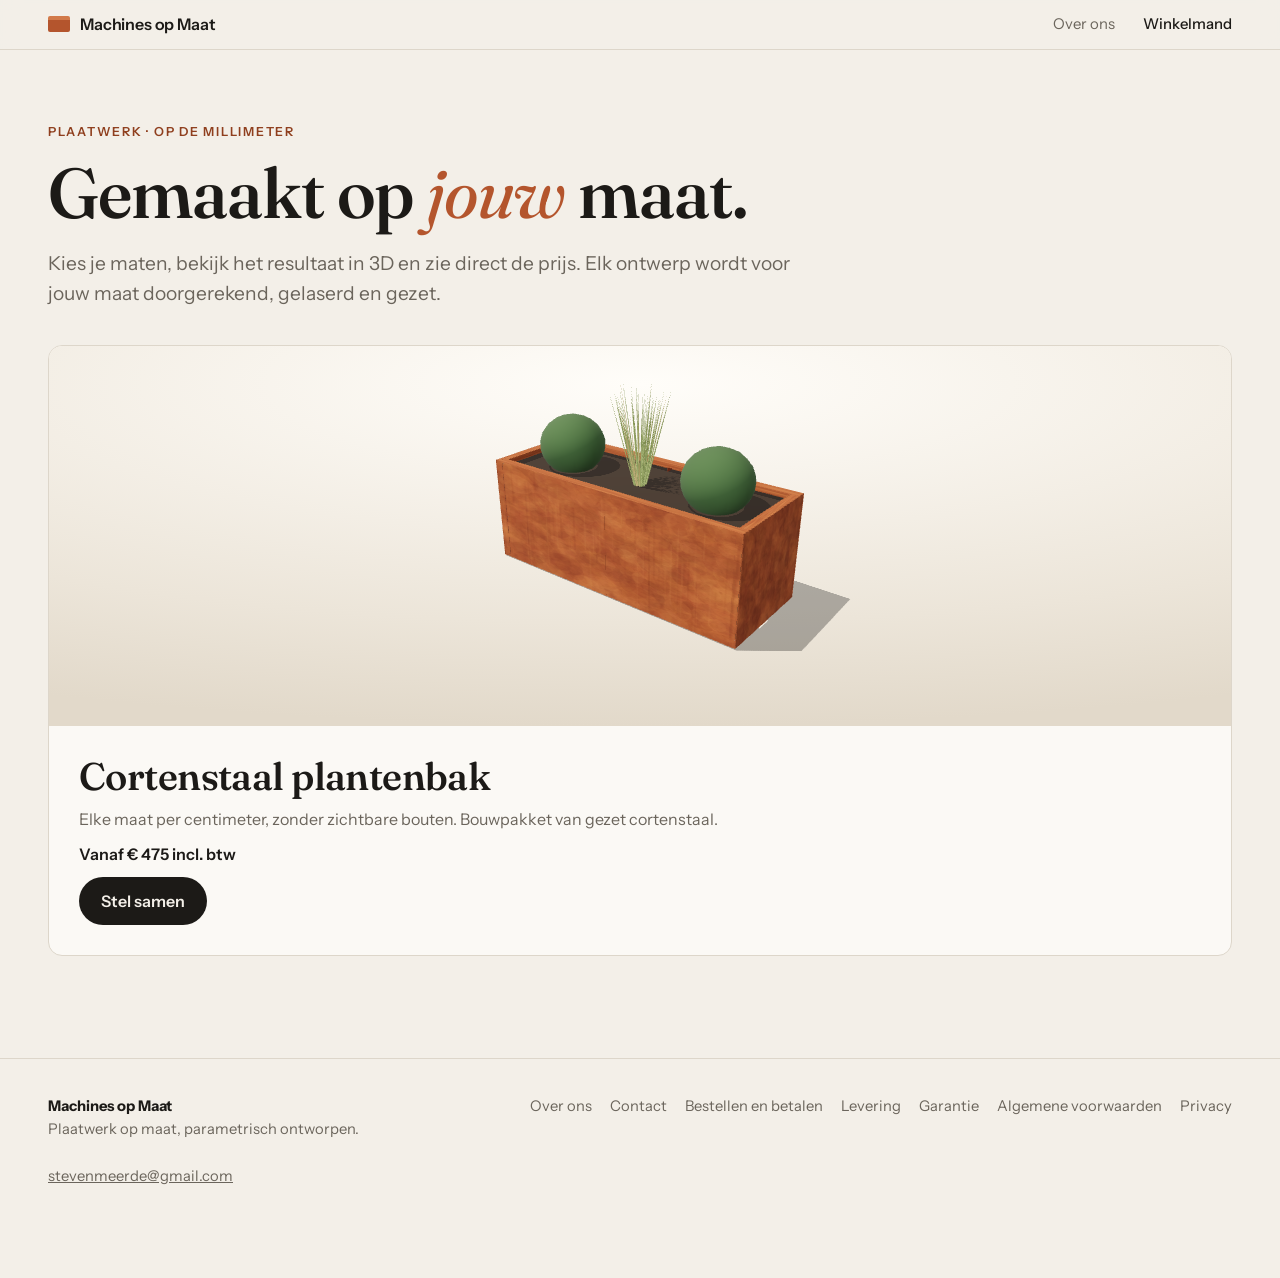
==== index.html @ ffd2c5e5 "Website bijgewerkt 2026-11-13 17:35" ====
<!doctype html>
<html lang="nl">
<head>
  <meta charset="utf-8" />
  <meta name="viewport" content="width=device-width, initial-scale=1" />
  <title>Machines op Maat – plaatwerk op jouw maat</title>
  <meta name="description" content="Producten van plaatstaal, op de millimeter op jouw maat. Stel zelf samen, bekijk het in 3D en zie direct de prijs." />
  <meta property="og:title" content="Machines op Maat" />
  <meta property="og:description" content="Plaatwerk op jouw maat: stel samen, bekijk in 3D en zie direct de prijs." />
  <meta property="og:type" content="website" />
  <meta name="theme-color" content="#f3efe8" />
  <link rel="icon" href="data:image/svg+xml,%3Csvg xmlns='http://www.w3.org/2000/svg' viewBox='0 0 32 32'%3E%3Crect width='32' height='32' rx='6' fill='%231c1a17'/%3E%3Cpath d='M6 12h20v12H6z' fill='%23b4552d'/%3E%3Cpath d='M6 12h20v3H6z' fill='%23d27a4a'/%3E%3C/svg%3E" />
  <link rel="preconnect" href="https://fonts.googleapis.com" />
  <link rel="preconnect" href="https://fonts.gstatic.com" crossorigin />
  <link href="https://fonts.googleapis.com/css2?family=Fraunces:opsz,wght@9..144,400;9..144,560&family=Instrument+Sans:wght@400;500;600&display=swap" rel="stylesheet" />
  <script type="module" crossorigin src="./assets/index-CNG0kH7U.js"></script>
  <link rel="modulepreload" crossorigin href="./assets/mand-CxrLFCAJ.js">
  <link rel="modulepreload" crossorigin href="./assets/url-CrUWaDrc.js">
  <link rel="modulepreload" crossorigin href="./assets/three.core-C15xORQ-.js">
  <link rel="modulepreload" crossorigin href="./assets/scene-EjGht1c4.js">
  <link rel="stylesheet" crossorigin href="./assets/stijl-64VP4UOP.css">
</head>
<body>
  <header class="kop">
    <a class="merk" href="./"><span class="merk-blok" aria-hidden="true"></span><span data-merk>Machines op Maat</span></a>
    <nav aria-label="Pagina"><a href="./info.html">Over ons</a><a class="altijd" href="./afrekenen.html" data-mand>Winkelmand</a></nav>
  </header>

  <main>
    <section class="intro">
      <p class="label">Plaatwerk · op de millimeter</p>
      <h1>Gemaakt op <em>jouw</em> maat.</h1>
      <p class="lead">Kies je maten, bekijk het resultaat in 3D en zie direct de prijs. Elk ontwerp wordt voor jouw maat doorgerekend, gelaserd en gezet.</p>
    </section>
    <!-- De productkaarten komen uit producten/index.js (zie js/landing.js). -->
    <section id="producten" class="producten" aria-label="Producten"></section>
  </main>

  <footer class="voet">
    <div><strong data-merk>Machines op Maat</strong><p>Plaatwerk op maat, parametrisch ontworpen.</p></div>
    <nav class="voetlinks" aria-label="Informatie"><a href="./info.html#over-ons">Over ons</a><a href="./info.html#contact">Contact</a><a href="./info.html#bestellen">Bestellen en betalen</a><a href="./info.html#levering">Levering</a><a href="./info.html#garantie">Garantie</a><a href="./info.html#voorwaarden">Algemene voorwaarden</a><a href="./info.html#privacy">Privacy</a></nav>
    <div id="voetcontact"></div>
  </footer>
</body>
</html>
---- assets/stijl-64VP4UOP.css ----
:root{--papier:#f3efe8;--kaart:#fbf9f5;--inkt:#1c1a17;--zacht:#6b655c;--lijn:#ddd6ca;--corten:#b4552d;--corten-donker:#8f3f1e;--nacht:#211e1a;--serif:"Fraunces", Georgia, serif;--sans:"Instrument Sans", system-ui, -apple-system, "Segoe UI", sans-serif;--r:14px;--rand:clamp(16px, 4vw, 48px)}*{box-sizing:border-box}html{scroll-behavior:smooth;scroll-padding-top:72px}body{background:var(--papier);color:var(--inkt);font:16px/1.55 var(--sans);-webkit-font-smoothing:antialiased;margin:0}h1,h2,h3{font-family:var(--serif);letter-spacing:-.015em;text-wrap:balance;margin:0;font-weight:560;line-height:1.08}h1{font-size:clamp(2.3rem,6vw,4.4rem)}h1 em{color:var(--corten);font-style:italic;font-weight:400}h2{font-size:clamp(1.6rem,3.2vw,2.4rem)}h3{font-size:1.2rem}p{margin:0}a{color:inherit}:focus-visible{outline:2px solid var(--corten);outline-offset:3px;border-radius:4px}.label{letter-spacing:.14em;text-transform:uppercase;color:var(--corten-donker);margin-bottom:14px;font-size:.78rem;font-weight:600}.kop{z-index:20;padding:12px var(--rand);background:color-mix(in srgb, var(--papier) 86%, transparent);-webkit-backdrop-filter:blur(10px);backdrop-filter:blur(10px);border-bottom:1px solid var(--lijn);justify-content:space-between;align-items:center;display:flex;position:sticky;top:0}.merk{letter-spacing:-.01em;align-items:center;gap:10px;font-weight:600;text-decoration:none;display:flex}.merk-blok{background:var(--corten);border-top:4px solid #d27a4a;border-radius:2px;width:22px;height:16px}.kop nav{align-items:center;gap:clamp(12px,2.5vw,28px);font-size:.93rem;display:flex}.kop nav a:not(.knop){color:var(--zacht);text-decoration:none}.kop nav a:not(.knop):hover{color:var(--inkt)}.knop{cursor:pointer;font:600 1rem var(--sans);background:var(--inkt);color:var(--papier);border:0;border-radius:999px;justify-content:center;align-items:center;gap:8px;padding:14px 22px;text-decoration:none;transition:transform .15s,background .15s;display:inline-flex}.knop:hover{background:var(--corten-donker);transform:translateY(-1px)}.knop.klein{padding:8px 16px;font-size:.9rem}.knop.groot{background:var(--corten);width:100%;padding:17px;font-size:1.05rem}.knop.groot:hover{background:var(--corten-donker)}.knop.licht{color:var(--inkt);box-shadow:inset 0 0 0 1.5px var(--inkt);background:0 0}.knop.licht:hover{background:var(--inkt);color:var(--papier)}.tekstknop{cursor:pointer;font:500 .92rem var(--sans);color:var(--inkt);text-underline-offset:4px;text-decoration:underline;-webkit-text-decoration-color:var(--corten);text-decoration-color:var(--corten);background:0 0;border:0;padding:0}.tekstknop:hover{color:var(--corten-donker)}.intro{padding:clamp(28px, 6vw, 72px) var(--rand) clamp(20px, 3vw, 36px);max-width:1000px}.lead{color:var(--zacht);max-width:60ch;margin-top:18px;font-size:clamp(1.02rem,1.6vw,1.2rem)}body.uit-link .intro{padding-top:22px}body.uit-link .intro h1{font-size:clamp(1.7rem,3.4vw,2.5rem)}body.uit-link .lead{display:none}.config{padding:0 var(--rand) clamp(48px, 8vw, 96px);grid-template-columns:minmax(0,1.45fr) minmax(340px,1fr);align-items:start;gap:clamp(16px,2.5vw,36px);display:grid}.beeld{position:sticky;top:76px}.viewer{border-radius:var(--r);background:radial-gradient(120% 90% at 50% 10%,#fffdf9 0%,#ece5d9 70%,#e2d9ca 100%);height:min(68vh,640px);min-height:340px;transition:opacity .25s,filter .25s;position:relative;overflow:hidden}.viewer canvas{cursor:grab;width:100%;height:100%;display:block}.viewer canvas:active{cursor:grabbing}.viewer.dim{opacity:.45;filter:grayscale(.6)}.geenwebgl{color:var(--zacht);padding:40px}.maatlabel{background:var(--inkt);color:var(--papier);font:600 .74rem var(--sans);white-space:nowrap;pointer-events:none;font-variant-numeric:tabular-nums;border-radius:999px;padding:3px 8px;position:absolute;top:0;left:0}.uitlink{background:var(--inkt);width:-moz-fit-content;width:fit-content;max-width:calc(100% - 24px);color:var(--papier);border-radius:999px;padding:7px 14px;font-size:.85rem;position:absolute;top:12px;left:12px;right:12px}.beeldopties{flex-wrap:wrap;gap:8px;margin-top:12px;display:flex}.chip{cursor:pointer;font:inherit;background:0 0;border:0;padding:0;position:relative}.chip input{opacity:0;position:absolute;inset:0}.chip span{box-shadow:inset 0 0 0 1px var(--lijn);background:var(--kaart);color:var(--zacht);border-radius:999px;padding:6px 14px;font-size:.86rem;transition:all .15s;display:block}.chip:hover span{color:var(--inkt);box-shadow:inset 0 0 0 1px var(--inkt)}.chip input:checked+span{background:var(--inkt);color:var(--papier);box-shadow:none}.chip input:focus-visible+span{outline:2px solid var(--corten);outline-offset:2px}.hint{color:var(--zacht);margin-top:10px;font-size:.82rem}.paneel{background:var(--kaart);border:1px solid var(--lijn);border-radius:var(--r);gap:20px;padding:clamp(18px,2.4vw,30px);display:grid}.paneel>h2{font-size:1.5rem}.maten{gap:16px;display:grid}.maat{grid-template-columns:1fr auto;align-items:center;gap:6px 12px;display:grid}.maat label{font-weight:600}.invoer{border:1.5px solid var(--lijn);background:#fff;border-radius:10px;align-items:center;gap:6px;padding:0 10px;transition:border-color .15s;display:flex}.invoer:focus-within{border-color:var(--inkt)}.invoer input{width:76px;font:600 1.05rem var(--sans);text-align:right;font-variant-numeric:tabular-nums;-moz-appearance:textfield;background:0 0;border:0;outline:0;padding:8px 0}.invoer input::-webkit-inner-spin-button{-webkit-appearance:none}.invoer span{color:var(--zacht);font-size:.85rem}.maat input[type=range]{appearance:none;cursor:pointer;background:0 0;grid-column:1/-1;width:100%;height:22px;margin:0}.maat input[type=range]::-webkit-slider-runnable-track{background:linear-gradient(to right, var(--corten) var(--p,50%), var(--lijn) var(--p,50%));border-radius:2px;height:4px}.maat input[type=range]::-moz-range-track{background:var(--lijn);border-radius:2px;height:4px}.maat input[type=range]::-moz-range-progress{background:var(--corten);border-radius:2px;height:4px}.maat input[type=range]::-webkit-slider-thumb{-webkit-appearance:none;background:var(--inkt);border:3px solid var(--kaart);width:20px;height:20px;box-shadow:0 0 0 1px var(--inkt);border-radius:50%;margin-top:-8px;transition:transform .12s}.maat input[type=range]::-moz-range-thumb{background:var(--inkt);border:3px solid var(--kaart);width:16px;height:16px;box-shadow:0 0 0 1px var(--inkt);border-radius:50%}.maat input[type=range]:active::-webkit-slider-thumb{transform:scale(1.15)}.maat small{color:var(--zacht);font-variant-numeric:tabular-nums;grid-column:1/-1;margin-top:-4px;font-size:.78rem}.schakel{cursor:pointer;border-top:1px solid var(--lijn);grid-template-columns:auto 1fr;gap:14px;padding-top:18px;display:grid}.schakel input{opacity:0;position:absolute}.schuif{background:var(--lijn);border-radius:999px;width:44px;height:26px;margin-top:2px;transition:background .18s;position:relative}.schuif:after{content:"";background:#fff;border-radius:50%;width:20px;height:20px;transition:transform .18s;position:absolute;top:3px;left:3px;box-shadow:0 1px 3px #00000040}.schakel input:checked+.schuif{background:var(--corten)}.schakel input:checked+.schuif:after{transform:translate(18px)}.schakel input:focus-visible+.schuif{outline:2px solid var(--corten);outline-offset:3px}.schakel small{color:var(--zacht);margin-top:3px;font-size:.86rem;line-height:1.45;display:block}.schakel .verschil{color:var(--corten-donker);font-weight:600}.meldingen:empty{display:none}.meldingen{gap:8px;display:grid}.fout{color:#7c2d12;background:#fbe9e1;border-radius:10px;padding:10px 14px;font-size:.92rem}.uitkomst{border-top:1px solid var(--lijn);gap:16px;padding-top:20px;transition:opacity .2s;display:grid}.uitkomst.ongeldig{opacity:.35;pointer-events:none}.kern{grid-template-columns:repeat(4,auto);justify-content:space-between;gap:12px;margin:0;display:grid}.kern dt{color:var(--zacht);text-transform:uppercase;letter-spacing:.08em;font-size:.74rem}.kern dd{font-variant-numeric:tabular-nums;margin:2px 0 0;font-weight:600}.prijsrij{justify-content:space-between;align-items:end;gap:12px;display:flex}.prijs{font:560 clamp(2.4rem, 5vw, 3.2rem)/1 var(--serif);letter-spacing:-.02em;font-variant-numeric:tabular-nums}.prijsnoot{color:var(--zacht);font-variant-numeric:tabular-nums;margin-top:6px;font-size:.86rem}.aantal{border:1.5px solid var(--lijn);background:#fff;border-radius:999px;align-items:center;display:flex}.aantal button{cursor:pointer;width:38px;height:38px;color:var(--inkt);background:0 0;border:0;border-radius:50%;font-size:1.2rem}.aantal button:hover:not(:disabled){background:var(--papier)}.aantal button:disabled{opacity:.3;cursor:default}.aantal output{text-align:center;font-variant-numeric:tabular-nums;min-width:26px;font-weight:600}.delen{flex-wrap:wrap;justify-content:center;gap:8px 22px;display:flex}.spec{border-top:1px solid var(--lijn);padding-top:16px;font-size:.92rem}.spec summary,.faq summary{cursor:pointer;justify-content:space-between;align-items:center;gap:12px;font-weight:600;list-style:none;display:flex}.spec summary:after,.faq summary:after{content:"+";font:400 1.4rem var(--serif);color:var(--corten);transition:transform .2s}details[open]>summary:after{transform:rotate(45deg)}.spec p{color:var(--zacht);margin:10px 0}.spec table{border-collapse:collapse;font-variant-numeric:tabular-nums;width:100%;font-size:.86rem}.spec th{text-align:left;color:var(--zacht);text-transform:uppercase;letter-spacing:.06em;font-size:.76rem;font-weight:500}.spec th,.spec td{border-bottom:1px solid var(--lijn);padding:6px 8px 6px 0}.blok{padding:clamp(48px, 8vw, 104px) var(--rand);border-top:1px solid var(--lijn)}.blok>h2{max-width:20ch;margin-bottom:clamp(24px,4vw,48px)}.stappen{grid-template-columns:repeat(auto-fit,minmax(240px,1fr));gap:clamp(20px,3vw,44px);margin:0;padding:0;list-style:none;display:grid}.stappen span{font:400 3rem/1 var(--serif);color:var(--corten);font-style:italic}.stappen h3{margin:10px 0 8px}.stappen p,.kaarten p,.faq p{color:var(--zacht)}.donker{background:var(--nacht);color:#efe9df;border-top:0}.donker .label{color:#e08a5c}.kaarten{border-radius:var(--r);background:#3a352e;border:1px solid #3a352e;grid-template-columns:repeat(auto-fit,minmax(230px,1fr));gap:1px;display:grid;overflow:hidden}.kaarten article{background:var(--nacht);padding:clamp(20px,2.5vw,32px)}.kaarten h3{margin-bottom:10px}.donker .kaarten p{color:#b5ada0}.faq{max-width:760px}.faq details{border-bottom:1px solid var(--lijn);padding:18px 0}.faq summary{font-size:1.08rem}.faq p{max-width:64ch;margin-top:10px}.voet{padding:36px var(--rand) 90px;border-top:1px solid var(--lijn);color:var(--zacht);flex-wrap:wrap;justify-content:space-between;gap:24px;font-size:.92rem;display:flex}.voet strong{color:var(--inkt)}#voetcontact{flex-wrap:wrap;gap:6px 20px;display:flex}dialog{border-radius:var(--r);background:var(--kaart);width:min(520px,100vw - 24px);color:var(--inkt);border:0;padding:0;box-shadow:0 30px 80px #0000004d}dialog::backdrop{-webkit-backdrop-filter:blur(3px);backdrop-filter:blur(3px);background:#1c1a178c}dialog form{gap:14px;padding:28px;display:grid;position:relative}dialog label{gap:5px;font-size:.9rem;font-weight:600;display:grid}dialog label.rij{align-items:center;gap:10px;font-weight:400;display:flex}dialog input:not([type=checkbox]),dialog textarea{font:inherit;border:1.5px solid var(--lijn);resize:vertical;background:#fff;border-radius:10px;padding:10px 12px}dialog input[type=checkbox]{accent-color:var(--corten);width:18px;height:18px}.samenvatting{background:var(--papier);font-variant-numeric:tabular-nums;border-radius:10px;padding:12px 14px;font-size:.92rem}.dlg-knoppen{gap:8px;display:grid}.dlg-knoppen [hidden]{display:none}.sluit{cursor:pointer;color:var(--zacht);background:0 0;border:0;font-size:1.7rem;line-height:1;position:absolute;top:14px;right:16px}.klein-tekst{color:var(--zacht);font-size:.84rem}.toast{background:var(--inkt);color:var(--papier);opacity:0;pointer-events:none;z-index:50;border-radius:999px;padding:10px 18px;font-size:.92rem;transition:all .25s;position:fixed;bottom:28px;left:50%;transform:translate(-50%,20px)}.toast.zichtbaar{opacity:1;transform:translate(-50%)}.prijsbalk{display:none}.kassa{padding:clamp(20px, 4vw, 48px) var(--rand) 80px;grid-template-columns:minmax(0,1.4fr) minmax(300px,1fr);align-items:start;gap:clamp(16px,2.5vw,36px);max-width:1180px;margin:0 auto;display:grid}.kassakop{margin-top:-12px;font-size:clamp(1.7rem,3vw,2.3rem)}.kassa label{gap:5px;font-size:.9rem;font-weight:600;display:grid}.kassa label small{color:var(--zacht);font-weight:400}.kassa input:not([type=checkbox]),.kassa textarea{font:inherit;border:1.5px solid var(--lijn);resize:vertical;background:#fff;border-radius:10px;width:100%;padding:11px 12px}.kassa input:focus,.kassa textarea:focus{border-color:var(--inkt);outline:0}.veldrij{grid-template-columns:1fr 1fr;gap:14px;display:grid}.levering{background:var(--papier);border-radius:10px;padding:14px 16px;font-size:.92rem}.levering p{color:var(--zacht);margin-top:2px}.kassa label.akkoord{align-items:flex-start;gap:12px;font-size:.92rem;font-weight:400;line-height:1.45;display:flex}.akkoord input{accent-color:var(--corten);flex:none;width:20px;height:20px;margin-top:2px}.overzicht{gap:14px;position:sticky;top:84px}.overzicht h2{font-size:1.3rem}.overzicht-titel{font-weight:600}.regels{gap:8px;margin:0;font-size:.92rem;display:grid}.regels div{justify-content:space-between;gap:16px;display:flex}.regels dt{color:var(--zacht);flex:none}.regels dd{text-align:right;font-variant-numeric:tabular-nums;margin:0}.totaal{border-top:1px solid var(--lijn);justify-content:space-between;align-items:baseline;padding-top:14px;display:flex}.totaal strong{font:560 1.9rem var(--serif);font-variant-numeric:tabular-nums}.honing{position:absolute;left:-9999px}.keuze{border:0;gap:8px;margin:0;padding:0;display:grid}.keuze legend{margin-bottom:6px;padding:0;font-size:.9rem;font-weight:600}.kassa label.rij{align-items:flex-start;gap:10px;font-weight:400;display:flex}.keuze input{accent-color:var(--corten);flex:none;width:18px;height:18px;margin-top:2px}.mandregels{display:grid}.mandregel{border-bottom:1px solid var(--lijn);justify-content:space-between;gap:16px;padding:16px 0;display:flex}.mandregel h3{font:600 1rem var(--sans);letter-spacing:0}.mandregel h3 a{text-decoration:none}.mandregel p{color:var(--zacht);margin:3px 0 6px;font-size:.88rem}.mandprijs{font-variant-numeric:tabular-nums;flex:none;align-content:start;justify-items:end;gap:6px;display:grid}.mandprijs small{color:var(--zacht);font-size:.8rem}.leeg{color:var(--zacht)}.kassa{grid-template-columns:minmax(0,1fr) minmax(0,1fr)}.kop nav a.altijd{color:var(--inkt);font-weight:500;text-decoration:none;display:inline!important}.kop nav a.altijd.vol{color:var(--corten-donker);font-weight:600}.voetlinks{flex-wrap:wrap;gap:6px 18px;display:flex}.voetlinks a{color:var(--zacht);text-decoration:none}.voetlinks a:hover{color:var(--inkt);text-decoration:underline}.usp{color:var(--zacht);flex-wrap:wrap;gap:8px 22px;margin:22px 0 0;padding:0;font-size:.92rem;list-style:none;display:flex}.usp li:before{content:"✓";color:var(--corten);margin-right:7px;font-weight:700}body.uit-link .usp{display:none}.presets{color:var(--zacht);flex-wrap:wrap;align-items:center;gap:6px;margin-top:-8px;font-size:.82rem;display:flex}.presets button{border:1px solid var(--lijn);font:inherit;color:var(--inkt);cursor:pointer;font-variant-numeric:tabular-nums;background:#fff;border-radius:999px;padding:4px 10px;transition:border-color .15s}.presets button:hover{border-color:var(--inkt)}.knoprij{grid-template-columns:1.5fr 1fr;gap:8px;display:grid}.knoprij .knop{padding:11px 12px;font-size:.9rem}.zeker{text-align:center;color:var(--zacht);margin-top:-4px;font-size:.85rem}.info{padding:clamp(28px, 5vw, 64px) var(--rand) 96px;grid-template-columns:220px minmax(0,720px);gap:clamp(24px,5vw,72px);display:grid}.inhoud{align-self:start;gap:10px;font-size:.92rem;display:grid;position:sticky;top:90px}.inhoud a{color:var(--zacht);text-decoration:none}.inhoud a:hover{color:var(--corten-donker)}.tekst section{padding-bottom:44px;scroll-margin-top:84px}.tekst h1{margin-bottom:20px;font-size:clamp(1.9rem,4vw,3rem)}.tekst h2{border-top:1px solid var(--lijn);margin-bottom:14px;padding-top:28px;font-size:1.6rem}.tekst p,.tekst li{color:#3c3832;max-width:66ch;margin-bottom:12px}.tekst ol{margin:0 0 12px;padding-left:20px}.contactregels{line-height:1.9}@media (max-width:900px){.info{grid-template-columns:1fr}.inhoud{grid-template-columns:1fr 1fr;position:static}.kassa,.veldrij{grid-template-columns:1fr}.kop nav a:not(.knop){display:none}.config{grid-template-columns:1fr}.beeld{position:static}.viewer{height:46vh;min-height:280px}.hint{display:none}.kern{grid-template-columns:repeat(2,1fr)}.prijsbalk{z-index:30;padding:10px 16px calc(10px + env(safe-area-inset-bottom));background:var(--inkt);color:var(--papier);font-variant-numeric:tabular-nums;justify-content:space-between;align-items:center;gap:12px;font-size:.92rem;font-weight:600;transition:transform .25s;display:flex;position:fixed;inset:auto 0 0}.prijsbalk .knop{background:var(--corten)}.prijsbalk.weg{transform:translateY(110%)}}@media (prefers-reduced-motion:reduce){*{scroll-behavior:auto!important;transition:none!important}}.producten{padding:0 var(--rand) clamp(48px, 8vw, 104px);grid-template-columns:repeat(auto-fit,minmax(min(100%,420px),1fr));gap:clamp(16px,2.5vw,28px);display:grid}.productkaart{background:var(--kaart);border:1px solid var(--lijn);border-radius:var(--r);text-decoration:none;transition:border-color .15s,transform .15s;display:grid;overflow:hidden}.productkaart:hover{border-color:var(--corten);transform:translateY(-2px)}.productkaart .viewer{aspect-ratio:auto;pointer-events:none;border:0;border-radius:0;height:clamp(240px,32vw,380px);min-height:0;position:relative}.productkaart>div:last-child{justify-items:start;gap:10px;padding:clamp(18px,2.4vw,30px);display:grid}.productkaart p{color:var(--zacht)}.productkaart .vanaf{color:var(--inkt);font-weight:600}
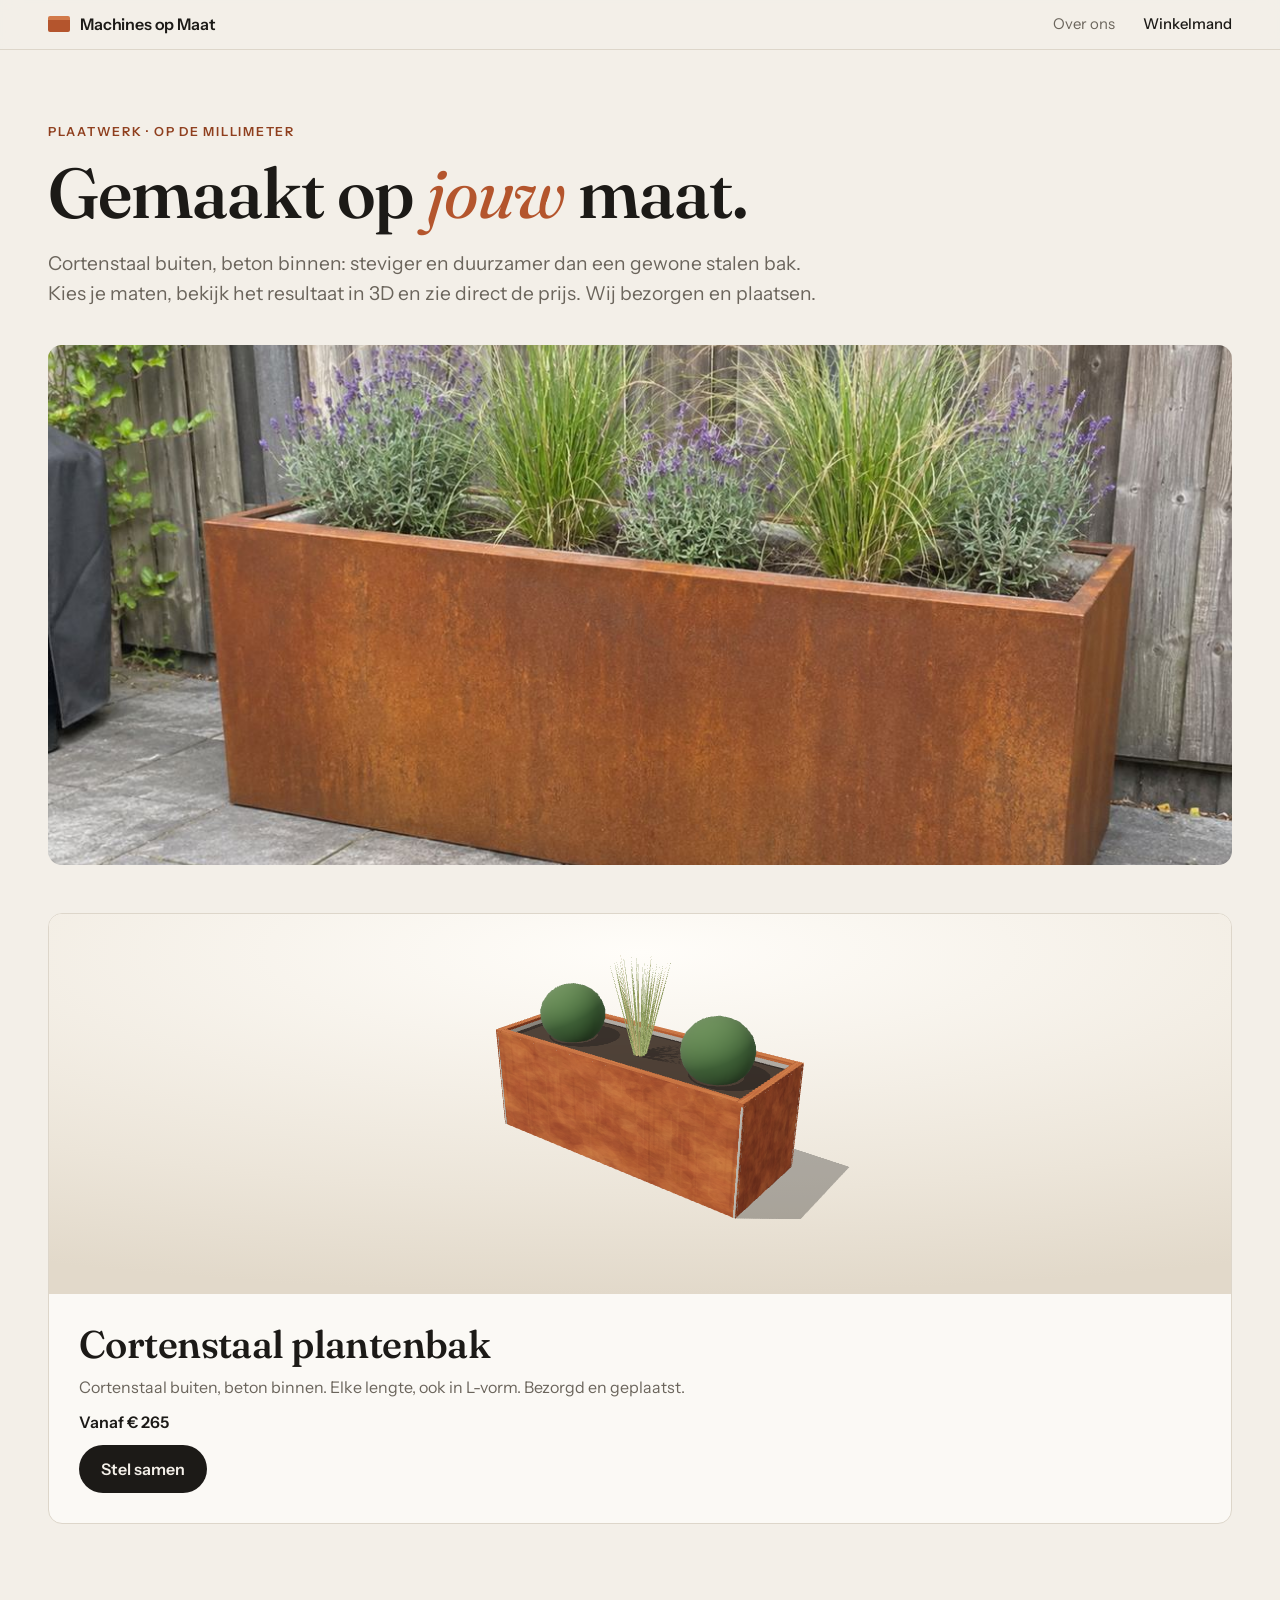
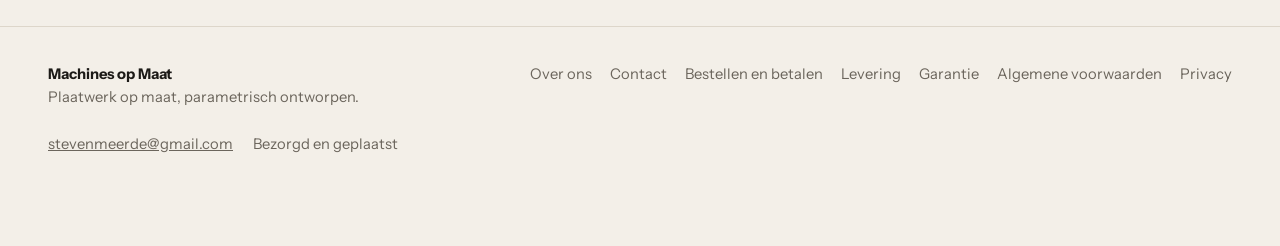
==== commit 120318b6: "Website bijgewerkt 2026-11-21 15:42" ====
--- a/index.html
+++ b/index.html
@@ -1,45 +1,52 @@
-<!doctype html>
-<html lang="nl">
-<head>
-  <meta charset="utf-8" />
-  <meta name="viewport" content="width=device-width, initial-scale=1" />
-  <title>Machines op Maat – plaatwerk op jouw maat</title>
-  <meta name="description" content="Producten van plaatstaal, op de millimeter op jouw maat. Stel zelf samen, bekijk het in 3D en zie direct de prijs." />
-  <meta property="og:title" content="Machines op Maat" />
-  <meta property="og:description" content="Plaatwerk op jouw maat: stel samen, bekijk in 3D en zie direct de prijs." />
-  <meta property="og:type" content="website" />
-  <meta name="theme-color" content="#f3efe8" />
-  <link rel="icon" href="data:image/svg+xml,%3Csvg xmlns='http://www.w3.org/2000/svg' viewBox='0 0 32 32'%3E%3Crect width='32' height='32' rx='6' fill='%231c1a17'/%3E%3Cpath d='M6 12h20v12H6z' fill='%23b4552d'/%3E%3Cpath d='M6 12h20v3H6z' fill='%23d27a4a'/%3E%3C/svg%3E" />
-  <link rel="preconnect" href="https://fonts.googleapis.com" />
-  <link rel="preconnect" href="https://fonts.gstatic.com" crossorigin />
-  <link href="https://fonts.googleapis.com/css2?family=Fraunces:opsz,wght@9..144,400;9..144,560&family=Instrument+Sans:wght@400;500;600&display=swap" rel="stylesheet" />
-  <script type="module" crossorigin src="./assets/index-CNG0kH7U.js"></script>
-  <link rel="modulepreload" crossorigin href="./assets/mand-CxrLFCAJ.js">
+<!doctype html>
+<html lang="nl">
+<head>
+  <meta charset="utf-8" />
+  <meta name="viewport" content="width=device-width, initial-scale=1" />
+  <title>Cortenstaal op maat – plantenbakken en plaatwerk | Machines op Maat</title>
+  <meta name="description" content="Cortenstaal en plaatwerk op de millimeter op jouw maat. Stel je plantenbak zelf samen, bekijk hem in 3D en zie direct de prijs." />
+  <meta property="og:title" content="Machines op Maat" />
+  <meta property="og:description" content="Plaatwerk op jouw maat: stel samen, bekijk in 3D en zie direct de prijs." />
+  <meta property="og:type" content="website" />
+  <link rel="canonical" href="https://cortenopmaat.nl/" />
+  <meta property="og:url" content="https://cortenopmaat.nl/" />
+  <meta property="og:image" content="https://cortenopmaat.nl/img/fotos/lang-schutting.jpg" />
+  <script type="application/ld+json">{"@context":"https://schema.org","@type":"Organization","name":"Machines op Maat","url":"https://cortenopmaat.nl/","logo":"https://cortenopmaat.nl/img/plantenbak.png"}</script>
+  <meta name="theme-color" content="#f3efe8" />
+  <link rel="icon" href="data:image/svg+xml,%3Csvg xmlns='http://www.w3.org/2000/svg' viewBox='0 0 32 32'%3E%3Crect width='32' height='32' rx='6' fill='%231c1a17'/%3E%3Cpath d='M6 12h20v12H6z' fill='%23b4552d'/%3E%3Cpath d='M6 12h20v3H6z' fill='%23d27a4a'/%3E%3C/svg%3E" />
+  <link rel="preconnect" href="https://fonts.googleapis.com" />
+  <link rel="preconnect" href="https://fonts.gstatic.com" crossorigin />
+  <link href="https://fonts.googleapis.com/css2?family=Fraunces:opsz,wght@9..144,400;9..144,560&family=Instrument+Sans:wght@400;500;600&display=swap" rel="stylesheet" />+
+  <script type="module" crossorigin src="./assets/index-7jy2VyW_.js"></script>
+  <link rel="modulepreload" crossorigin href="./assets/mand-CVOlcmut.js">
   <link rel="modulepreload" crossorigin href="./assets/url-CrUWaDrc.js">
   <link rel="modulepreload" crossorigin href="./assets/three.core-C15xORQ-.js">
-  <link rel="modulepreload" crossorigin href="./assets/scene-EjGht1c4.js">
-  <link rel="stylesheet" crossorigin href="./assets/stijl-64VP4UOP.css">
-</head>
-<body>
-  <header class="kop">
-    <a class="merk" href="./"><span class="merk-blok" aria-hidden="true"></span><span data-merk>Machines op Maat</span></a>
-    <nav aria-label="Pagina"><a href="./info.html">Over ons</a><a class="altijd" href="./afrekenen.html" data-mand>Winkelmand</a></nav>
-  </header>
-
-  <main>
-    <section class="intro">
-      <p class="label">Plaatwerk · op de millimeter</p>
-      <h1>Gemaakt op <em>jouw</em> maat.</h1>
-      <p class="lead">Kies je maten, bekijk het resultaat in 3D en zie direct de prijs. Elk ontwerp wordt voor jouw maat doorgerekend, gelaserd en gezet.</p>
-    </section>
-    <!-- De productkaarten komen uit producten/index.js (zie js/landing.js). -->
-    <section id="producten" class="producten" aria-label="Producten"></section>
-  </main>
-
-  <footer class="voet">
-    <div><strong data-merk>Machines op Maat</strong><p>Plaatwerk op maat, parametrisch ontworpen.</p></div>
-    <nav class="voetlinks" aria-label="Informatie"><a href="./info.html#over-ons">Over ons</a><a href="./info.html#contact">Contact</a><a href="./info.html#bestellen">Bestellen en betalen</a><a href="./info.html#levering">Levering</a><a href="./info.html#garantie">Garantie</a><a href="./info.html#voorwaarden">Algemene voorwaarden</a><a href="./info.html#privacy">Privacy</a></nav>
-    <div id="voetcontact"></div>
-  </footer>
-</body>
-</html>
+  <link rel="modulepreload" crossorigin href="./assets/scene-BCp9Zj56.js">
+  <link rel="stylesheet" crossorigin href="./assets/stijl-B1jj_uhL.css">
+</head>
+<body>
+  <header class="kop">
+    <a class="merk" href="./"><span class="merk-blok" aria-hidden="true"></span><span data-merk>Machines op Maat</span></a>
+    <nav aria-label="Pagina"><a href="./info.html">Over ons</a><a class="altijd" href="./afrekenen.html" data-mand>Winkelmand</a></nav>
+  </header>
+
+  <main>
+    <section class="intro">
+      <p class="label">Plaatwerk · op de millimeter</p>
+      <h1>Gemaakt op <em>jouw</em> maat.</h1>
+      <p class="lead">Cortenstaal buiten, beton binnen: steviger en duurzamer dan een gewone stalen bak. Kies je maten, bekijk het resultaat in 3D en zie direct de prijs. Wij bezorgen en plaatsen.</p>
+    </section>
+    <figure class="heldfoto"><img src="./img/fotos/lang-schutting.jpg" alt="Cortenstalen plantenbak met betonnen binnenwand in een tuin" width="1200" height="900" /></figure>
+    <!-- De productkaarten komen uit producten/index.js (zie js/landing.js). -->
+    <section id="producten" class="producten" aria-label="Producten"></section>
+  </main>
+
+  <footer class="voet">
+    <div><strong data-merk>Machines op Maat</strong><p>Plaatwerk op maat, parametrisch ontworpen.</p></div>
+    <nav class="voetlinks" aria-label="Informatie"><a href="./info.html#over-ons">Over ons</a><a href="./info.html#contact">Contact</a><a href="./info.html#bestellen">Bestellen en betalen</a><a href="./info.html#levering">Levering</a><a href="./info.html#garantie">Garantie</a><a href="./info.html#voorwaarden">Algemene voorwaarden</a><a href="./info.html#privacy">Privacy</a></nav>
+    <div id="voetcontact"></div>
+  </footer>+
+</body>
+</html>
--- a/assets/stijl-B1jj_uhL.css
+++ b/assets/stijl-B1jj_uhL.css
@@ -0,0 +1 @@
+:root{--papier:#f3efe8;--kaart:#fbf9f5;--inkt:#1c1a17;--zacht:#6b655c;--lijn:#ddd6ca;--corten:#b4552d;--corten-donker:#8f3f1e;--nacht:#211e1a;--serif:"Fraunces", Georgia, serif;--sans:"Instrument Sans", system-ui, -apple-system, "Segoe UI", sans-serif;--r:14px;--rand:clamp(16px, 4vw, 48px)}*{box-sizing:border-box}html{scroll-behavior:smooth;scroll-padding-top:72px}body{background:var(--papier);color:var(--inkt);font:16px/1.55 var(--sans);-webkit-font-smoothing:antialiased;margin:0}h1,h2,h3{font-family:var(--serif);letter-spacing:-.015em;text-wrap:balance;margin:0;font-weight:560;line-height:1.08}h1{font-size:clamp(2.3rem,6vw,4.4rem)}h1 em{color:var(--corten);font-style:italic;font-weight:400}h2{font-size:clamp(1.6rem,3.2vw,2.4rem)}h3{font-size:1.2rem}p{margin:0}a{color:inherit}:focus-visible{outline:2px solid var(--corten);outline-offset:3px;border-radius:4px}.label{letter-spacing:.14em;text-transform:uppercase;color:var(--corten-donker);margin-bottom:14px;font-size:.78rem;font-weight:600}.kop{z-index:20;padding:12px var(--rand);background:color-mix(in srgb, var(--papier) 86%, transparent);-webkit-backdrop-filter:blur(10px);backdrop-filter:blur(10px);border-bottom:1px solid var(--lijn);justify-content:space-between;align-items:center;display:flex;position:sticky;top:0}.merk{letter-spacing:-.01em;align-items:center;gap:10px;font-weight:600;text-decoration:none;display:flex}.merk-blok{background:var(--corten);border-top:4px solid #d27a4a;border-radius:2px;width:22px;height:16px}.kop nav{align-items:center;gap:clamp(12px,2.5vw,28px);font-size:.93rem;display:flex}.kop nav a:not(.knop){color:var(--zacht);text-decoration:none}.kop nav a:not(.knop):hover{color:var(--inkt)}.knop{cursor:pointer;font:600 1rem var(--sans);background:var(--inkt);color:var(--papier);border:0;border-radius:999px;justify-content:center;align-items:center;gap:8px;padding:14px 22px;text-decoration:none;transition:transform .15s,background .15s;display:inline-flex}.knop:hover{background:var(--corten-donker);transform:translateY(-1px)}.knop.klein{padding:8px 16px;font-size:.9rem}.knop.groot{background:var(--corten);width:100%;padding:17px;font-size:1.05rem}.knop.groot:hover{background:var(--corten-donker)}.knop.licht{color:var(--inkt);box-shadow:inset 0 0 0 1.5px var(--inkt);background:0 0}.knop.licht:hover{background:var(--inkt);color:var(--papier)}.tekstknop{cursor:pointer;font:500 .92rem var(--sans);color:var(--inkt);text-underline-offset:4px;text-decoration:underline;-webkit-text-decoration-color:var(--corten);text-decoration-color:var(--corten);background:0 0;border:0;padding:0}.tekstknop:hover{color:var(--corten-donker)}.intro{padding:clamp(28px, 6vw, 72px) var(--rand) clamp(20px, 3vw, 36px);max-width:1000px}.lead{color:var(--zacht);max-width:60ch;margin-top:18px;font-size:clamp(1.02rem,1.6vw,1.2rem)}body.uit-link .intro{padding-top:22px}body.uit-link .intro h1{font-size:clamp(1.7rem,3.4vw,2.5rem)}body.uit-link .lead{display:none}.config{padding:0 var(--rand) clamp(48px, 8vw, 96px);grid-template-columns:minmax(0,1.45fr) minmax(340px,1fr);align-items:start;gap:clamp(16px,2.5vw,36px);display:grid}.beeld{position:sticky;top:76px}.viewer{border-radius:var(--r);background:radial-gradient(120% 90% at 50% 10%,#fffdf9 0%,#ece5d9 70%,#e2d9ca 100%);height:min(68vh,640px);min-height:340px;transition:opacity .25s,filter .25s;position:relative;overflow:hidden}.viewer canvas{cursor:grab;width:100%;height:100%;display:block}.viewer canvas:active{cursor:grabbing}.viewer.dim{opacity:.45;filter:grayscale(.6)}.geenwebgl{color:var(--zacht);padding:40px}.maatlabel{background:var(--inkt);color:var(--papier);font:600 .74rem var(--sans);white-space:nowrap;pointer-events:none;font-variant-numeric:tabular-nums;border-radius:999px;padding:3px 8px;position:absolute;top:0;left:0}.uitlink{background:var(--inkt);width:-moz-fit-content;width:fit-content;max-width:calc(100% - 24px);color:var(--papier);border-radius:999px;padding:7px 14px;font-size:.85rem;position:absolute;top:12px;left:12px;right:12px}.beeldopties{flex-wrap:wrap;gap:8px;margin-top:12px;display:flex}.chip{cursor:pointer;font:inherit;background:0 0;border:0;padding:0;position:relative}.chip input{opacity:0;position:absolute;inset:0}.chip span{box-shadow:inset 0 0 0 1px var(--lijn);background:var(--kaart);color:var(--zacht);border-radius:999px;padding:6px 14px;font-size:.86rem;transition:all .15s;display:block}.chip:hover span{color:var(--inkt);box-shadow:inset 0 0 0 1px var(--inkt)}.chip input:checked+span{background:var(--inkt);color:var(--papier);box-shadow:none}.chip input:focus-visible+span{outline:2px solid var(--corten);outline-offset:2px}.hint{color:var(--zacht);margin-top:10px;font-size:.82rem}.paneel{background:var(--kaart);border:1px solid var(--lijn);border-radius:var(--r);gap:20px;padding:clamp(18px,2.4vw,30px);display:grid}.paneel>h2{font-size:1.5rem}.maten{gap:16px;display:grid}.maat{grid-template-columns:1fr auto;align-items:center;gap:6px 12px;display:grid}.maat label{font-weight:600}.invoer{border:1.5px solid var(--lijn);background:#fff;border-radius:10px;align-items:center;gap:6px;padding:0 10px;transition:border-color .15s;display:flex}.invoer:focus-within{border-color:var(--inkt)}.invoer input{width:76px;font:600 1.05rem var(--sans);text-align:right;font-variant-numeric:tabular-nums;-moz-appearance:textfield;background:0 0;border:0;outline:0;padding:8px 0}.invoer input::-webkit-inner-spin-button{-webkit-appearance:none}.invoer span{color:var(--zacht);font-size:.85rem}.maat input[type=range]{appearance:none;cursor:pointer;background:0 0;grid-column:1/-1;width:100%;height:22px;margin:0}.maat input[type=range]::-webkit-slider-runnable-track{background:linear-gradient(to right, var(--corten) var(--p,50%), var(--lijn) var(--p,50%));border-radius:2px;height:4px}.maat input[type=range]::-moz-range-track{background:var(--lijn);border-radius:2px;height:4px}.maat input[type=range]::-moz-range-progress{background:var(--corten);border-radius:2px;height:4px}.maat input[type=range]::-webkit-slider-thumb{-webkit-appearance:none;background:var(--inkt);border:3px solid var(--kaart);width:20px;height:20px;box-shadow:0 0 0 1px var(--inkt);border-radius:50%;margin-top:-8px;transition:transform .12s}.maat input[type=range]::-moz-range-thumb{background:var(--inkt);border:3px solid var(--kaart);width:16px;height:16px;box-shadow:0 0 0 1px var(--inkt);border-radius:50%}.maat input[type=range]:active::-webkit-slider-thumb{transform:scale(1.15)}.maat small{color:var(--zacht);font-variant-numeric:tabular-nums;grid-column:1/-1;margin-top:-4px;font-size:.78rem}.schakel{cursor:pointer;border-top:1px solid var(--lijn);grid-template-columns:auto 1fr;gap:14px;padding-top:18px;display:grid}.schakel input{opacity:0;position:absolute}.schuif{background:var(--lijn);border-radius:999px;width:44px;height:26px;margin-top:2px;transition:background .18s;position:relative}.schuif:after{content:"";background:#fff;border-radius:50%;width:20px;height:20px;transition:transform .18s;position:absolute;top:3px;left:3px;box-shadow:0 1px 3px #00000040}.schakel input:checked+.schuif{background:var(--corten)}.schakel input:checked+.schuif:after{transform:translate(18px)}.schakel input:focus-visible+.schuif{outline:2px solid var(--corten);outline-offset:3px}.schakel small{color:var(--zacht);margin-top:3px;font-size:.86rem;line-height:1.45;display:block}.schakel .verschil{color:var(--corten-donker);font-weight:600}.meldingen:empty{display:none}.meldingen{gap:8px;display:grid}.fout{color:#7c2d12;background:#fbe9e1;border-radius:10px;padding:10px 14px;font-size:.92rem}.uitkomst{border-top:1px solid var(--lijn);gap:16px;padding-top:20px;transition:opacity .2s;display:grid}.uitkomst.ongeldig{opacity:.35;pointer-events:none}.kern{grid-template-columns:repeat(4,auto);justify-content:space-between;gap:12px;margin:0;display:grid}.kern dt{color:var(--zacht);text-transform:uppercase;letter-spacing:.08em;font-size:.74rem}.kern dd{font-variant-numeric:tabular-nums;margin:2px 0 0;font-weight:600}.prijsrij{justify-content:space-between;align-items:end;gap:12px;display:flex}.prijs{font:560 clamp(2.4rem, 5vw, 3.2rem)/1 var(--serif);letter-spacing:-.02em;font-variant-numeric:tabular-nums}.prijsnoot{color:var(--zacht);font-variant-numeric:tabular-nums;margin-top:6px;font-size:.86rem}.aantal{border:1.5px solid var(--lijn);background:#fff;border-radius:999px;align-items:center;display:flex}.aantal button{cursor:pointer;width:38px;height:38px;color:var(--inkt);background:0 0;border:0;border-radius:50%;font-size:1.2rem}.aantal button:hover:not(:disabled){background:var(--papier)}.aantal button:disabled{opacity:.3;cursor:default}.aantal output{text-align:center;font-variant-numeric:tabular-nums;min-width:26px;font-weight:600}.delen{flex-wrap:wrap;justify-content:center;gap:8px 22px;display:flex}.spec{border-top:1px solid var(--lijn);padding-top:16px;font-size:.92rem}.spec summary,.faq summary{cursor:pointer;justify-content:space-between;align-items:center;gap:12px;font-weight:600;list-style:none;display:flex}.spec summary:after,.faq summary:after{content:"+";font:400 1.4rem var(--serif);color:var(--corten);transition:transform .2s}details[open]>summary:after{transform:rotate(45deg)}.spec p{color:var(--zacht);margin:10px 0}.spec table{border-collapse:collapse;font-variant-numeric:tabular-nums;width:100%;font-size:.86rem}.spec th{text-align:left;color:var(--zacht);text-transform:uppercase;letter-spacing:.06em;font-size:.76rem;font-weight:500}.spec th,.spec td{border-bottom:1px solid var(--lijn);padding:6px 8px 6px 0}.blok{padding:clamp(48px, 8vw, 104px) var(--rand);border-top:1px solid var(--lijn)}.blok>h2{max-width:20ch;margin-bottom:clamp(24px,4vw,48px)}.stappen{grid-template-columns:repeat(auto-fit,minmax(240px,1fr));gap:clamp(20px,3vw,44px);margin:0;padding:0;list-style:none;display:grid}.stappen span{font:400 3rem/1 var(--serif);color:var(--corten);font-style:italic}.stappen h3{margin:10px 0 8px}.stappen p,.kaarten p,.faq p{color:var(--zacht)}.donker{background:var(--nacht);color:#efe9df;border-top:0}.donker .label{color:#e08a5c}.kaarten{border-radius:var(--r);background:#3a352e;border:1px solid #3a352e;grid-template-columns:repeat(auto-fit,minmax(230px,1fr));gap:1px;display:grid;overflow:hidden}.kaarten article{background:var(--nacht);padding:clamp(20px,2.5vw,32px)}.kaarten h3{margin-bottom:10px}.donker .kaarten p{color:#b5ada0}.faq{max-width:760px}.faq details{border-bottom:1px solid var(--lijn);padding:18px 0}.faq summary{font-size:1.08rem}.faq p{max-width:64ch;margin-top:10px}.voet{padding:36px var(--rand) 90px;border-top:1px solid var(--lijn);color:var(--zacht);flex-wrap:wrap;justify-content:space-between;gap:24px;font-size:.92rem;display:flex}.voet strong{color:var(--inkt)}#voetcontact{flex-wrap:wrap;gap:6px 20px;display:flex}dialog{border-radius:var(--r);background:var(--kaart);width:min(520px,100vw - 24px);color:var(--inkt);border:0;padding:0;box-shadow:0 30px 80px #0000004d}dialog::backdrop{-webkit-backdrop-filter:blur(3px);backdrop-filter:blur(3px);background:#1c1a178c}dialog form{gap:14px;padding:28px;display:grid;position:relative}dialog label{gap:5px;font-size:.9rem;font-weight:600;display:grid}dialog label.rij{align-items:center;gap:10px;font-weight:400;display:flex}dialog input:not([type=checkbox]),dialog textarea{font:inherit;border:1.5px solid var(--lijn);resize:vertical;background:#fff;border-radius:10px;padding:10px 12px}dialog input[type=checkbox]{accent-color:var(--corten);width:18px;height:18px}.samenvatting{background:var(--papier);font-variant-numeric:tabular-nums;border-radius:10px;padding:12px 14px;font-size:.92rem}.dlg-knoppen{gap:8px;display:grid}.dlg-knoppen [hidden]{display:none}.sluit{cursor:pointer;color:var(--zacht);background:0 0;border:0;font-size:1.7rem;line-height:1;position:absolute;top:14px;right:16px}.klein-tekst{color:var(--zacht);font-size:.84rem}.toast{background:var(--inkt);color:var(--papier);opacity:0;pointer-events:none;z-index:50;border-radius:999px;padding:10px 18px;font-size:.92rem;transition:all .25s;position:fixed;bottom:28px;left:50%;transform:translate(-50%,20px)}.toast.zichtbaar{opacity:1;transform:translate(-50%)}.prijsbalk{display:none}.kassa{padding:clamp(20px, 4vw, 48px) var(--rand) 80px;grid-template-columns:minmax(0,1.4fr) minmax(300px,1fr);align-items:start;gap:clamp(16px,2.5vw,36px);max-width:1180px;margin:0 auto;display:grid}.kassakop{margin-top:-12px;font-size:clamp(1.7rem,3vw,2.3rem)}.kassa label{gap:5px;font-size:.9rem;font-weight:600;display:grid}.kassa label small{color:var(--zacht);font-weight:400}.kassa input:not([type=checkbox]),.kassa textarea{font:inherit;border:1.5px solid var(--lijn);resize:vertical;background:#fff;border-radius:10px;width:100%;padding:11px 12px}.kassa input:focus,.kassa textarea:focus{border-color:var(--inkt);outline:0}.veldrij{grid-template-columns:1fr 1fr;gap:14px;display:grid}.levering{background:var(--papier);border-radius:10px;padding:14px 16px;font-size:.92rem}.levering p{color:var(--zacht);margin-top:2px}.kassa label.akkoord{align-items:flex-start;gap:12px;font-size:.92rem;font-weight:400;line-height:1.45;display:flex}.akkoord input{accent-color:var(--corten);flex:none;width:20px;height:20px;margin-top:2px}.overzicht{gap:14px;position:sticky;top:84px}.overzicht h2{font-size:1.3rem}.overzicht-titel{font-weight:600}.regels{gap:8px;margin:0;font-size:.92rem;display:grid}.regels div{justify-content:space-between;gap:16px;display:flex}.regels dt{color:var(--zacht);flex:none}.regels dd{text-align:right;font-variant-numeric:tabular-nums;margin:0}.totaal{border-top:1px solid var(--lijn);justify-content:space-between;align-items:baseline;padding-top:14px;display:flex}.totaal strong{font:560 1.9rem var(--serif);font-variant-numeric:tabular-nums}.honing{position:absolute;left:-9999px}.keuze{border:0;gap:8px;margin:0;padding:0;display:grid}.keuze legend{margin-bottom:6px;padding:0;font-size:.9rem;font-weight:600}.kassa label.rij{align-items:flex-start;gap:10px;font-weight:400;display:flex}.keuze input{accent-color:var(--corten);flex:none;width:18px;height:18px;margin-top:2px}.mandregels{display:grid}.mandregel{border-bottom:1px solid var(--lijn);justify-content:space-between;gap:16px;padding:16px 0;display:flex}.mandregel h3{font:600 1rem var(--sans);letter-spacing:0}.mandregel h3 a{text-decoration:none}.mandregel p{color:var(--zacht);margin:3px 0 6px;font-size:.88rem}.mandprijs{font-variant-numeric:tabular-nums;flex:none;align-content:start;justify-items:end;gap:6px;display:grid}.mandprijs small{color:var(--zacht);font-size:.8rem}.leeg{color:var(--zacht)}.kassa{grid-template-columns:minmax(0,1fr) minmax(0,1fr)}.kop nav a.altijd{color:var(--inkt);font-weight:500;text-decoration:none;display:inline!important}.kop nav a.altijd.vol{color:var(--corten-donker);font-weight:600}.voetlinks{flex-wrap:wrap;gap:6px 18px;display:flex}.voetlinks a{color:var(--zacht);text-decoration:none}.voetlinks a:hover{color:var(--inkt);text-decoration:underline}.usp{color:var(--zacht);flex-wrap:wrap;gap:8px 22px;margin:22px 0 0;padding:0;font-size:.92rem;list-style:none;display:flex}.usp li:before{content:"✓";color:var(--corten);margin-right:7px;font-weight:700}body.uit-link .usp{display:none}.presets{color:var(--zacht);flex-wrap:wrap;align-items:center;gap:6px;margin-top:-8px;font-size:.82rem;display:flex}.presets button{border:1px solid var(--lijn);font:inherit;color:var(--inkt);cursor:pointer;font-variant-numeric:tabular-nums;background:#fff;border-radius:999px;padding:4px 10px;transition:border-color .15s}.presets button:hover{border-color:var(--inkt)}.knoprij{grid-template-columns:1.5fr 1fr;gap:8px;display:grid}.knoprij .knop{padding:11px 12px;font-size:.9rem}.zeker{text-align:center;color:var(--zacht);margin-top:-4px;font-size:.85rem}.info{padding:clamp(28px, 5vw, 64px) var(--rand) 96px;grid-template-columns:220px minmax(0,720px);gap:clamp(24px,5vw,72px);display:grid}.inhoud{align-self:start;gap:10px;font-size:.92rem;display:grid;position:sticky;top:90px}.inhoud a{color:var(--zacht);text-decoration:none}.inhoud a:hover{color:var(--corten-donker)}.tekst section{padding-bottom:44px;scroll-margin-top:84px}.tekst h1{margin-bottom:20px;font-size:clamp(1.9rem,4vw,3rem)}.tekst h2{border-top:1px solid var(--lijn);margin-bottom:14px;padding-top:28px;font-size:1.6rem}.tekst p,.tekst li{color:#3c3832;max-width:66ch;margin-bottom:12px}.tekst ol{margin:0 0 12px;padding-left:20px}.contactregels{line-height:1.9}@media (max-width:900px){.info{grid-template-columns:1fr}.inhoud{grid-template-columns:1fr 1fr;position:static}.kassa,.veldrij{grid-template-columns:1fr}.kop nav a:not(.knop){display:none}.config{grid-template-columns:1fr}.beeld{position:static}.viewer{height:46vh;min-height:280px}.hint{display:none}.kern{grid-template-columns:repeat(2,1fr)}.prijsbalk{z-index:30;padding:10px 16px calc(10px + env(safe-area-inset-bottom));background:var(--inkt);color:var(--papier);font-variant-numeric:tabular-nums;justify-content:space-between;align-items:center;gap:12px;font-size:.92rem;font-weight:600;transition:transform .25s;display:flex;position:fixed;inset:auto 0 0}.prijsbalk .knop{background:var(--corten)}.prijsbalk.weg{transform:translateY(110%)}}@media (prefers-reduced-motion:reduce){*{scroll-behavior:auto!important;transition:none!important}}.producten{padding:0 var(--rand) clamp(48px, 8vw, 104px);grid-template-columns:repeat(auto-fit,minmax(min(100%,420px),1fr));gap:clamp(16px,2.5vw,28px);display:grid}.productkaart{background:var(--kaart);border:1px solid var(--lijn);border-radius:var(--r);text-decoration:none;transition:border-color .15s,transform .15s;display:grid;overflow:hidden}.productkaart:hover{border-color:var(--corten);transform:translateY(-2px)}.productkaart .viewer{aspect-ratio:auto;pointer-events:none;border:0;border-radius:0;height:clamp(240px,32vw,380px);min-height:0;position:relative}.productkaart>div:last-child{justify-items:start;gap:10px;padding:clamp(18px,2.4vw,30px);display:grid}.productkaart p{color:var(--zacht)}.productkaart .vanaf{color:var(--inkt);font-weight:600}.galerij{grid-template-columns:repeat(auto-fill,minmax(260px,1fr));gap:14px;margin-top:24px;display:grid}.galerij figure{margin:0}.galerij img{aspect-ratio:4/3;object-fit:cover;border-radius:var(--r);background:var(--lijn);width:100%;height:auto;display:block}.galerij figcaption{color:var(--zacht);margin-top:6px;font-size:.85rem}.waarde{gap:0;max-width:820px;margin:24px 0 0;padding:0;list-style:none;display:grid}.waarde li{border-bottom:1px solid var(--lijn);grid-template-columns:minmax(0,1fr);gap:2px;padding:14px 0 14px 34px;display:grid;position:relative}.waarde li:before{content:"✓";color:var(--corten);font-weight:700;position:absolute;top:14px;left:4px}.waarde li span{color:var(--zacht)}.waarde-slot{font:560 1.2rem var(--serif);max-width:820px;margin-top:18px}.tabelrol{margin-top:24px;overflow-x:auto}.vergelijk{border-collapse:collapse;width:100%;min-width:520px;max-width:900px;font-size:.95rem}.vergelijk th,.vergelijk td{text-align:left;border-bottom:1px solid var(--lijn);vertical-align:top;padding:12px 14px}.vergelijk thead th{font-family:var(--serif);font-size:1.05rem}.vergelijk .ons{background:color-mix(in srgb, var(--corten) 9%, transparent)}.vergelijk tbody th{width:28%;font-weight:600}.kaarten.licht article{background:var(--kaart);border:1px solid var(--lijn);color:var(--inkt)}.slot{text-align:center;justify-items:center;gap:14px;display:grid}.slot .knop.groot{width:auto;padding:17px 36px}.kaarten.licht{background:var(--lijn);border-color:var(--lijn)}.heldfoto{margin:0 var(--rand) clamp(24px, 4vw, 48px)}.heldfoto img{object-fit:cover;border-radius:var(--r);width:100%;max-height:520px;display:block}.maat[hidden]{display:none}
